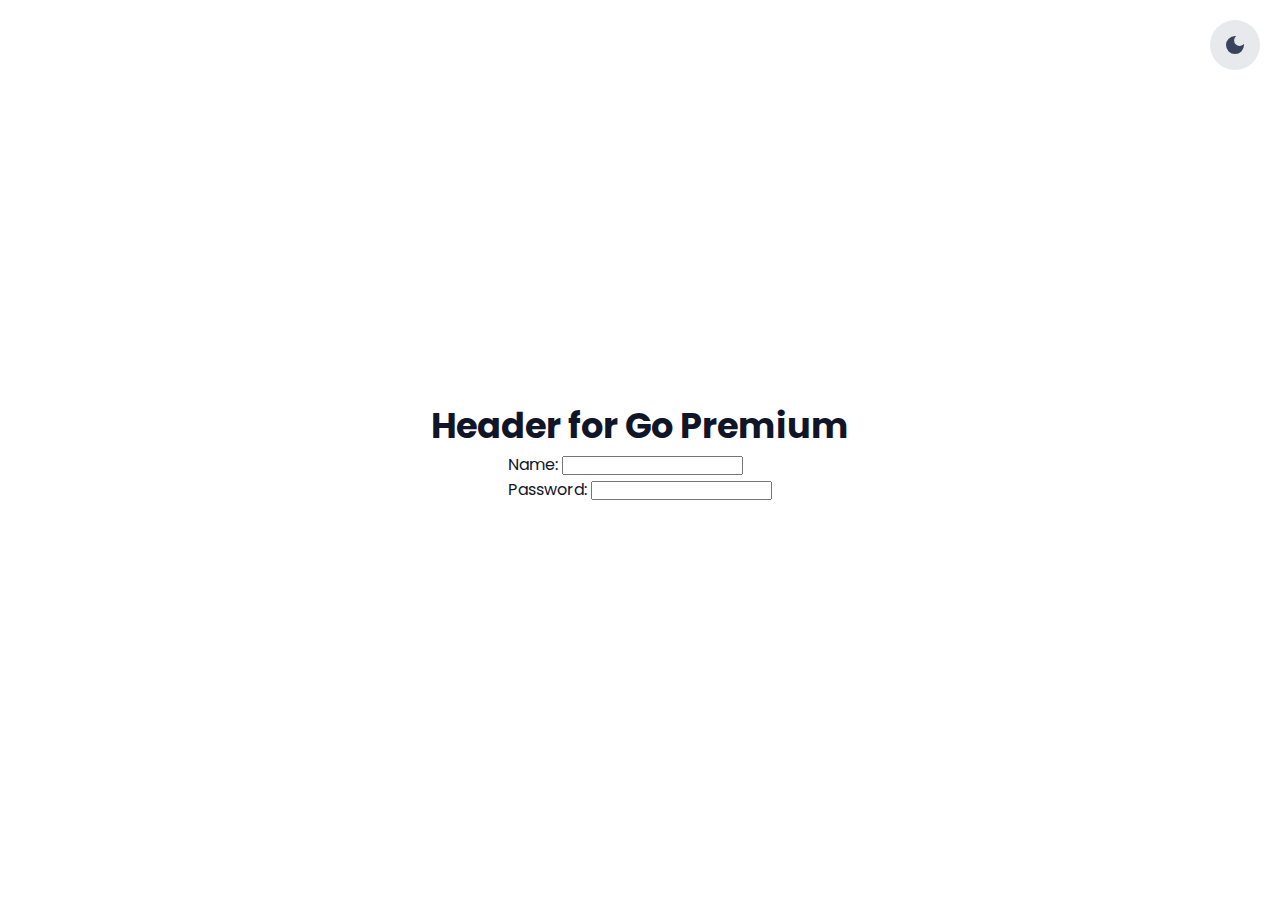
==== gopremium.html @ 1d6f0bf4 "go premium page started" ====
<!DOCTYPE html>
<html lang="en">
<head>
    <meta charset="UTF-8">
    <meta name="viewport" content="width=device-width, initial-scale=1.0">
    <title>Dark Mode Follow</title>

     <!-- FONTS -->
     <link rel="preconnect" href="https://fonts.googleapis.com">
     <link rel="preconnect" href="https://fonts.gstatic.com" crossorigin>
     <link href="https://fonts.googleapis.com/css2?family=Poppins:ital,wght@0,100;0,200;0,300;0,400;0,500;0,600;0,700;0,800;0,900;1,100;1,200;1,300;1,400;1,500;1,600;1,700;1,800;1,900&display=swap" rel="stylesheet">

     <!-- CSS -->
      <link rel="stylesheet" href="style.css">
</head>
<body>

    <nav>
        <button id="theme_switcher">
            <!-- Nite Icon -->
            <svg xmlns="http://www.w3.org/2000/svg" height="24px" viewBox="0 -960 960 960" width="24px" fill="#e8eaed"><path d="M480-120q-150 0-255-105T120-480q0-150 105-255t255-105q14 0 27.5 1t26.5 3q-41 29-65.5 75.5T444-660q0 90 63 153t153 63q55 0 101-24.5t75-65.5q2 13 3 26.5t1 27.5q0 150-105 255T480-120Z"/></svg>
            <!-- Day Icon -->
            <svg xmlns="http://www.w3.org/2000/svg" height="24px" viewBox="0 -960 960 960" width="24px" fill="#e8eaed"><path d="M480-280q-83 0-141.5-58.5T280-480q0-83 58.5-141.5T480-680q83 0 141.5 58.5T680-480q0 83-58.5 141.5T480-280ZM200-440H40v-80h160v80Zm720 0H760v-80h160v80ZM440-760v-160h80v160h-80Zm0 720v-160h80v160h-80ZM256-650l-101-97 57-59 96 100-52 56Zm492 496-97-101 53-55 101 97-57 59Zm-98-550 97-101 59 57-100 96-56-52ZM154-212l101-97 55 53-97 101-59-57Z"/></svg>
        </button>
    </nav>

    <h1>Header for Go Premium</h1>

    <!-- Form to register -->
     <form action="#">

        <!-- Name -->
        <div class="input_section">
            <label for="#">Name:</label>
            <input type="text" id="name_"/>
        </div>

        <!-- Password -->
         <div class="input_section">
            <label for="#">Password:</label>
            <input type="password" id="password_"/>
         </div>
     </form>

    
</body>

    <!-- DARKMODE JS -->
    <script src="darkmode.js"></script>
</html>
---- style.css ----
/* CSS Variables */

/* The ROOT */
:root {
    --base-color: white;
    --base-variant: #e8e9ed;
    --text-color: #111528;
    --secondary-text: #232738;
    --primary-color: #3a435d;
    --accent-color: #0071ff;
}

/* Whole Page */
* {
    margin: 0;
    padding: 0;
}

/* HTML */
html {
    font-family: Poppins;
}

/* Body */
body {
    min-height: 100vh;
    background-color: var(--base-color);
    color: var(--text-color);
    display: flex;
    justify-content: center;
    align-items: center;
    flex-direction: column;
}

/* Container */
.container {
    display: flex;
    flex-direction: column;
    gap: 1.2em;
    /* border: 1px solid black; */
    width: 80%;
}

/* Header */
h1 {
    font-weight: bold;
    font-size: 2.2rem;
}

/* Para */
.para {
    font-family: Poppins;
    width: 60%;
    min-width: 400px;
    font-size: 1rem;
}

/* Buttons */
.buttons {
    display: flex;
    gap: 1em;
}

/* The Buttons physical */
button {
    border: none;
    padding: 1em 4em;
    color: white;
    /* font-weight: bold; */
    font-family: Poppins;
    font-size: 1rem;
    cursor: pointer;
}

/* Link in Buttons */
button a {
    text-decoration: none;
    color: white;
}

/* The Buttons unique */
#button_1 {
    background-color: var(--accent-color);
    
}

#button_2 {
    background-color: var(--primary-color);
}

/* Darkmode */
.darkmode {
    --base-color: #070b1d;
    --base-variant: #101425;
    --text-color: #ffffff;
    --secondary-text: #a4a5b8;
    --primary-color: #3a435d;
    --accent-color: #0071ff;
}

/* Theme Switch */
#theme_switcher {
    display: flex;
    justify-content: center;
    align-items: center;
    height: 50px;
    width: 50px;
    padding: 0;
    border-radius: 50%;
    background-color: var(--base-variant);
    /* Sets the Theme Switch button to top right corner */
    position: fixed;
    top: 20px;
    right: 20px;
    cursor: pointer;
}

/* Theme Switch SVG */
#theme_switcher svg {
    fill: var(--primary-color);
}

/* Hide the SVG last child(daymode) */
#theme_switcher svg:last-child {
    display: none;
}

/* Invert this for (nitemode) */
.darkmode #theme_switcher svg:first-child {
    display: none;
}

/* Make Last child visible in (nitemode) */
.darkmode #theme_switcher svg:last-child {
    display: block;
}


/* ************************************* */
/* ************************************* */
/* ************************************* */
/* ************************************* */
/* NEXT PAGE */
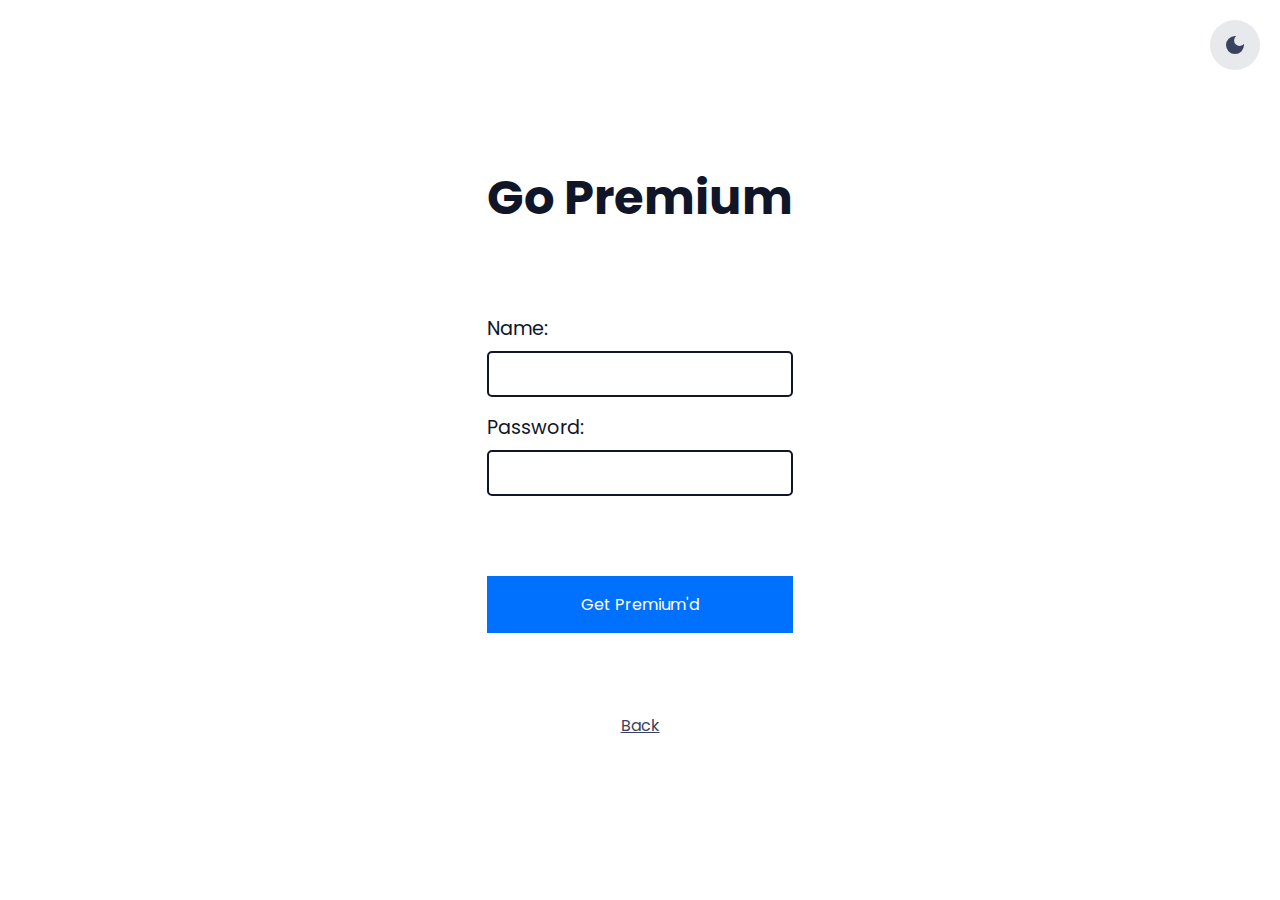
==== commit 3979777b: "premium page" ====
--- a/gopremium.html
+++ b/gopremium.html
@@ -24,22 +24,35 @@
         </button>
     </nav>
 
-    <h1>Header for Go Premium</h1>
 
     <!-- Form to register -->
      <form action="#">
 
-        <!-- Name -->
-        <div class="input_section">
-            <label for="#">Name:</label>
-            <input type="text" id="name_"/>
-        </div>
+        <h1>Go Premium</h1>
 
-        <!-- Password -->
-         <div class="input_section">
-            <label for="#">Password:</label>
-            <input type="password" id="password_"/>
-         </div>
+        <!-- The Inputs Section -->
+         <section class="the_inputs">
+             <!-- Name -->
+            <div class="input_section">
+                <label for="#">Name:</label>
+                <input type="text" id="name_"/>
+            </div>
+
+            <!-- Password -->
+            <div class="input_section">
+                <label for="#">Password:</label>
+                <input type="password" id="password_"/>
+            </div>
+         </section>
+
+          <!-- Button 1 -->
+          <button id="prem_button">
+            <a href="./gopremium.html">Get Premium'd</a>
+         </button>
+
+         <!-- Back Link -->
+          <a href="./index.html" id="back_">Back</a>
+
      </form>
 
     
--- a/style.css
+++ b/style.css
@@ -142,4 +142,58 @@
 /* ************************************* */
 /* NEXT PAGE */
 
+/* text is good to go already */
 
+/* Format the FORM */
+form {
+    display: flex;
+    flex-direction: column;
+    gap: 5em;
+}
+
+/* Header */
+h1 {
+    font-size: 3rem;
+}
+
+/* Inputs Section */
+.the_inputs {
+    display: flex;
+    flex-direction: column;
+    gap: 1em;
+}
+
+/* Do the Inputs */
+input {
+    background: none;
+    border: var(--text-color) solid 2px;
+    padding: 1em 3em;
+    border-radius: 5px;
+}
+
+label {
+    font-size: 1.2rem;
+}
+
+.input_section {
+    display: flex;
+    flex-direction: column;
+    gap: .5em;
+}
+
+/* Get Premiumed Button */
+#prem_button {
+    padding: 1em 3em;
+    background-color: var(--accent-color);
+    cursor: pointer;
+}
+
+/* Go Back Link */
+#back_ {
+    width: 100%;
+    /* background-color: #3a435d; */
+    display: flex;
+    justify-content: center;
+    color: #3a435d;
+}
+
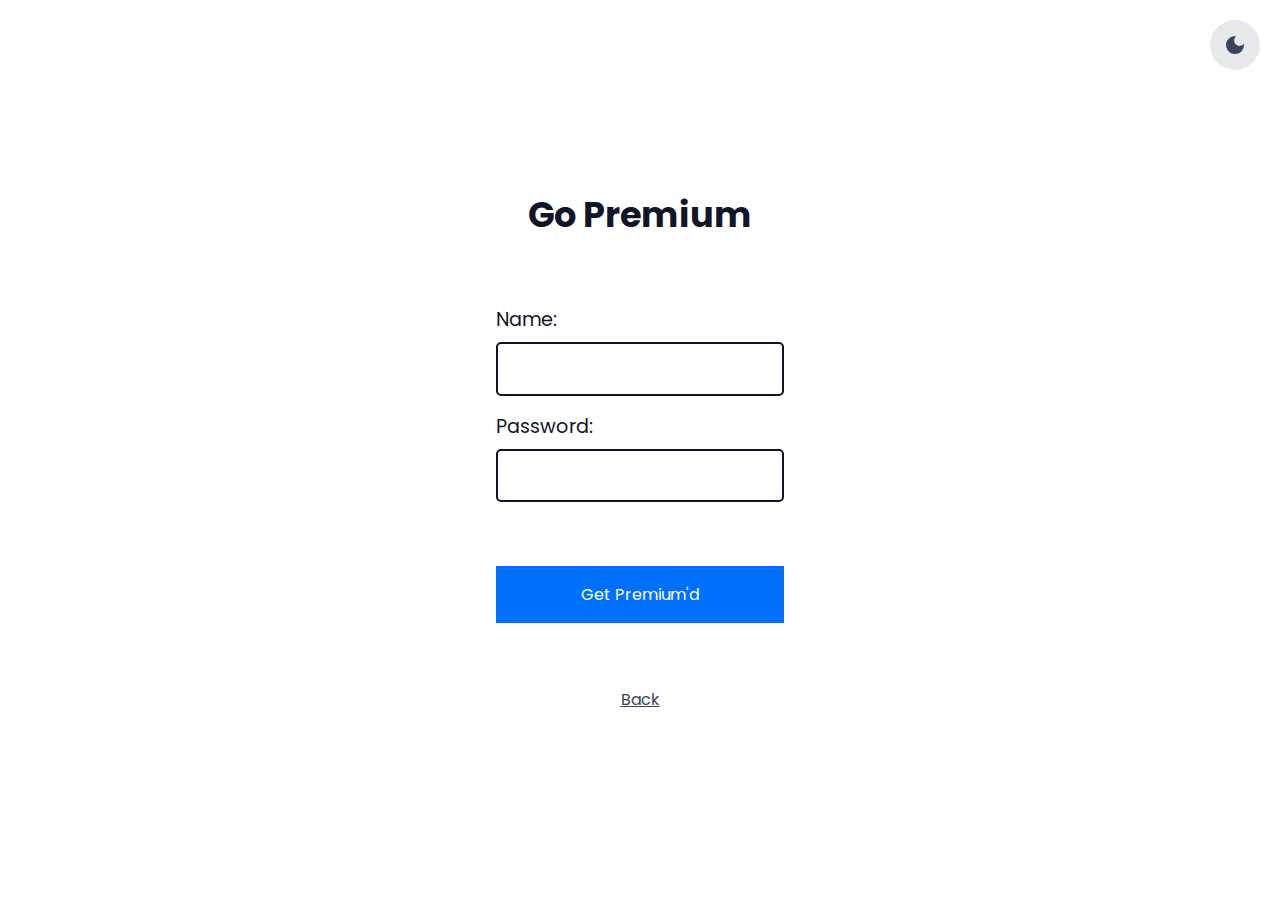
==== commit 32c88576: "adaptive for mobile without m query" ====
--- a/gopremium.html
+++ b/gopremium.html
@@ -28,7 +28,7 @@
     <!-- Form to register -->
      <form action="#">
 
-        <h1>Go Premium</h1>
+        <p class="prem_header">Go Premium</p>
 
         <!-- The Inputs Section -->
          <section class="the_inputs">
--- a/style.css
+++ b/style.css
@@ -36,22 +36,22 @@
 .container {
     display: flex;
     flex-direction: column;
-    gap: 1.2em;
+    gap: 4em;
     /* border: 1px solid black; */
     width: 80%;
 }
 
 /* Header */
-h1 {
+.header {
+    font-size: 2rem;
     font-weight: bold;
-    font-size: 2.2rem;
 }
 
 /* Para */
 .para {
     font-family: Poppins;
-    width: 60%;
-    min-width: 400px;
+    width: 70%;
+    min-width: 280px;
     font-size: 1rem;
 }
 
@@ -65,6 +65,7 @@
 button {
     border: none;
     padding: 1em 4em;
+    padding: 2vh 5vw;
     color: white;
     /* font-weight: bold; */
     font-family: Poppins;
@@ -96,6 +97,12 @@
     --secondary-text: #a4a5b8;
     --primary-color: #3a435d;
     --accent-color: #0071ff;
+}
+
+/* Nav */
+#index_nav {
+    background-color: #3a435d;
+    margin: 0 2em 0 2em;
 }
 
 /* Theme Switch */
@@ -148,13 +155,17 @@
 form {
     display: flex;
     flex-direction: column;
-    gap: 5em;
+    gap: 4em;
 }
 
 /* Header */
-h1 {
-    font-size: 3rem;
-}
+.prem_header {
+    font-weight: bold;
+    font-size: 2.2rem;
+    display: flex;
+    justify-content: center;
+}
+
 
 /* Inputs Section */
 .the_inputs {
@@ -167,7 +178,7 @@
 input {
     background: none;
     border: var(--text-color) solid 2px;
-    padding: 1em 3em;
+    padding: 1.3em 4em;
     border-radius: 5px;
 }
 
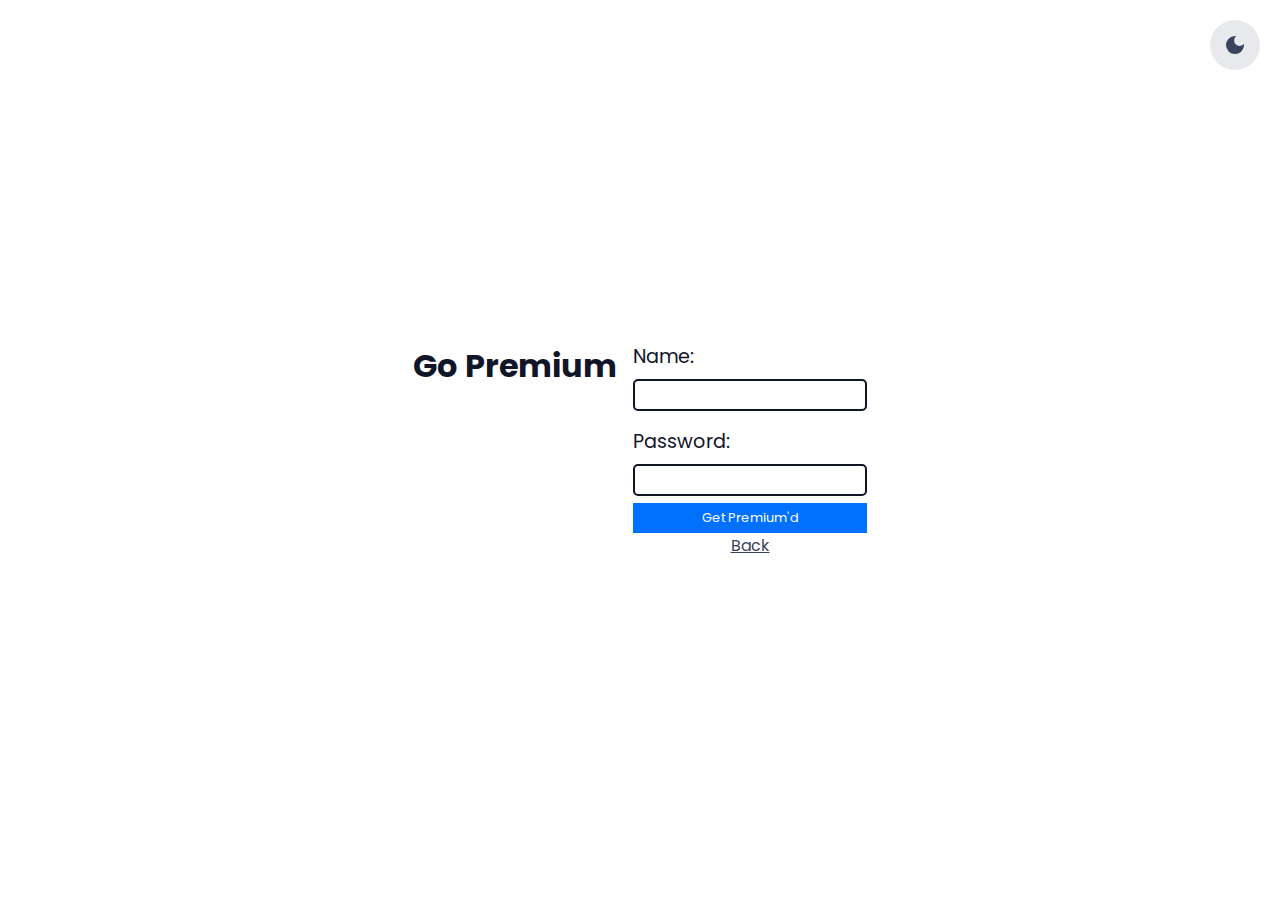
==== commit 93e35e57: "now just respace the go premium" ====
--- a/gopremium.html
+++ b/gopremium.html
@@ -26,13 +26,15 @@
 
 
     <!-- Form to register -->
-     <form action="#">
+     <form action="#" id="prem_form">
 
         <p class="prem_header">Go Premium</p>
 
-        <!-- The Inputs Section -->
-         <section class="the_inputs">
-             <!-- Name -->
+        <!-- Div for Landscape for flex the Title -->
+         <div class="landscape_div">
+            <!-- The Inputs Section -->
+            <section class="the_inputs">
+                <!-- Name -->
             <div class="input_section">
                 <label for="#">Name:</label>
                 <input type="text" id="name_"/>
@@ -43,15 +45,16 @@
                 <label for="#">Password:</label>
                 <input type="password" id="password_"/>
             </div>
-         </section>
+            </section>
 
-          <!-- Button 1 -->
-          <button id="prem_button">
+            <!-- Button 1 -->
+            <button id="prem_button">
             <a href="./gopremium.html">Get Premium'd</a>
-         </button>
+            </button>
 
-         <!-- Back Link -->
-          <a href="./index.html" id="back_">Back</a>
+            <!-- Back Link -->
+            <a href="./index.html" id="back_">Back</a>
+         </div>
 
      </form>
 
--- a/style.css
+++ b/style.css
@@ -36,8 +36,9 @@
 .container {
     display: flex;
     flex-direction: column;
-    gap: 4em;
+    gap: 2em;
     /* border: 1px solid black; */
+    /* background-color: blue; */
     width: 80%;
 }
 
@@ -58,14 +59,15 @@
 /* Buttons */
 .buttons {
     display: flex;
-    gap: 1em;
+    gap: 1.2em;
+    margin: 2em 0 0 0;
 }
 
 /* The Buttons physical */
 button {
     border: none;
     padding: 1em 4em;
-    padding: 2vh 5vw;
+    padding: 2vh 6vw;
     color: white;
     /* font-weight: bold; */
     font-family: Poppins;
@@ -208,3 +210,73 @@
     color: #3a435d;
 }
 
+
+/* Smartphone Centering */
+
+
+/* Portrait */
+@media screen and (orientation: portrait) {
+    .container {
+        display: flex;
+        flex-direction: column;
+        align-items: center;
+    }
+    .para {
+        text-align: justify;
+    }
+}
+
+/* Landscape */
+@media screen and (orientation: landscape) {
+    /* Make Container gap smaller */
+    .container {
+        /* background-color: blue; */
+        display: flex;
+        flex-direction: column;
+        gap: 1em;
+    }
+    /* Make Header smaller */
+    .header {
+        font-size: 1.6rem;
+        /* background-color: rebeccapurple; */
+    }
+    /* Make Para text smaller */
+    .para {
+        font-size: .8rem;
+    }
+
+    /* ************************************ */
+    /* ************************************ */
+    /* ************************************ */
+    /* NEXT PAGE */
+    form {
+        display: flex;
+        flex-direction: row;
+        gap: 1em;
+    }
+
+    /* Div with Inputs and Go Premium Button */
+    .landscape_div {
+        display: flex;
+        flex-direction: column;
+    }
+
+    .prem_header {
+        font-size: 2rem;
+    }
+
+    #name_ {
+        padding: .5em 2em;
+    }
+
+    #password_ {
+        padding: .5em 2em;
+    }
+
+    #prem_button {
+        padding: .5em .5em;
+        font-size: .8rem;
+        margin-top: .5em;
+    }
+}
+
